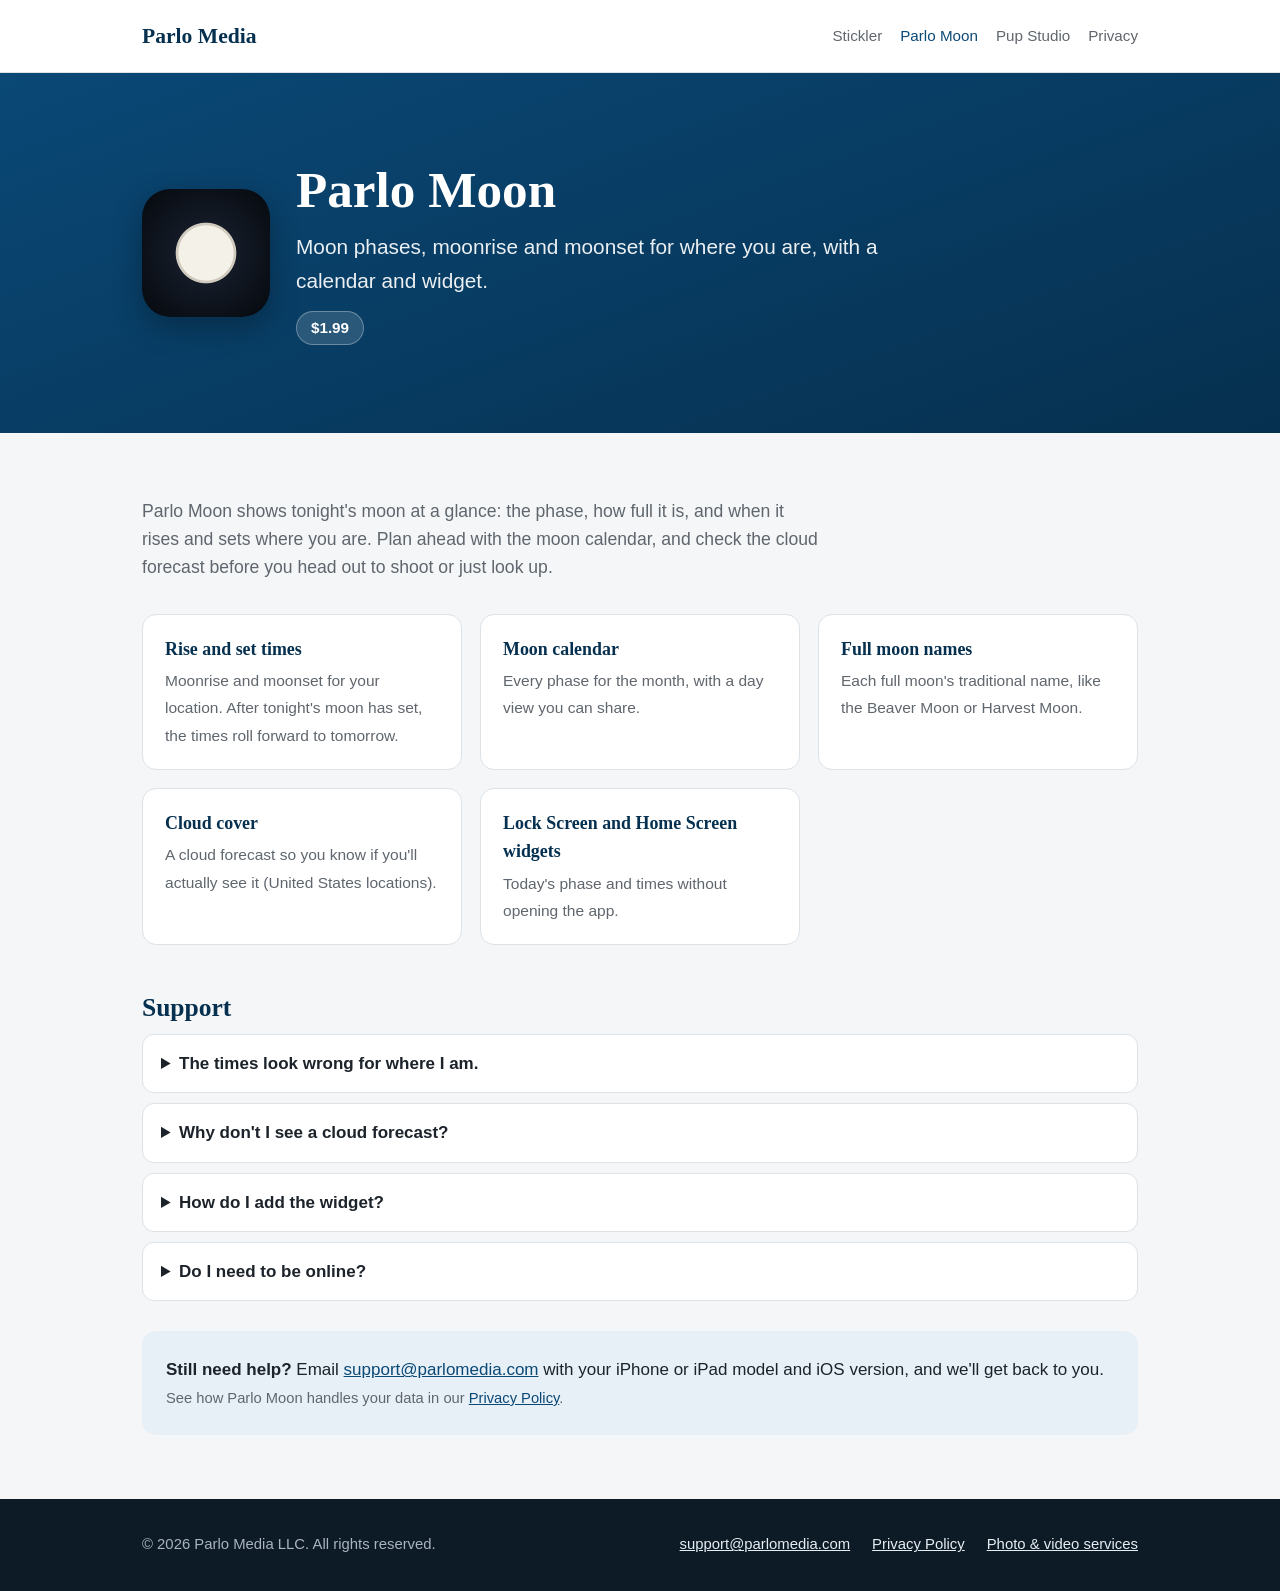
==== parlomoon/index.html @ b939d158 "Add Parlo Moon page" ====
<!DOCTYPE html>
<html lang="en">
<head>
<meta charset="utf-8">
<meta name="viewport" content="width=device-width, initial-scale=1">
<title>Parlo Moon | Parlo Media</title>
<meta name="description" content="Parlo Moon for iPhone: Moon phases, moonrise and moonset for where you are, with a calendar and widget. Features, help and support.">
<link rel="icon" type="image/png" sizes="32x32" href="/favicon-32.png">
<link rel="apple-touch-icon" sizes="180x180" href="/apple-touch-icon.png">
<meta name="theme-color" content="#0a4876">
<link rel="stylesheet" href="../site.css">
</head>
<body>
<header><div class="wrap"><a class="brand" href="../">Parlo Media</a><nav aria-label="Apps"><a href="../stickler/">Stickler</a><a href="../parlomoon/" aria-current="page">Parlo Moon</a><a href="../pupstudio/">Pup Studio</a><a href="../privacy/">Privacy</a></nav></div></header>

<div class="hero"><div class="wrap apphead">
<span class="ico moon"><img src="../parlomoon/icon.png" alt="Parlo Moon icon" onerror="this.remove()"></span>
<div><h1>Parlo Moon</h1><p>Moon phases, moonrise and moonset for where you are, with a calendar and widget.</p><span class="price">$1.99</span></div>
</div></div>
<main><div class="wrap">
<section>
<p class="lead">Parlo Moon shows tonight's moon at a glance: the phase, how full it is, and when it rises and sets where you are. Plan ahead with the moon calendar, and check the cloud forecast before you head out to shoot or just look up.</p>
<ul class="feat"><li><strong>Rise and set times</strong><span>Moonrise and moonset for your location. After tonight's moon has set, the times roll forward to tomorrow.</span></li><li><strong>Moon calendar</strong><span>Every phase for the month, with a day view you can share.</span></li><li><strong>Full moon names</strong><span>Each full moon's traditional name, like the Beaver Moon or Harvest Moon.</span></li><li><strong>Cloud cover</strong><span>A cloud forecast so you know if you'll actually see it (United States locations).</span></li><li><strong>Lock Screen and Home Screen widgets</strong><span>Today's phase and times without opening the app.</span></li></ul>
</section>
<section id="support">
<h2>Support</h2>
<details><summary>The times look wrong for where I am.</summary><div><p>Parlo Moon uses your location to work out the times. Check Settings › Privacy & Security › Location Services › Parlo Moon and allow location access, then reopen the app.</p></div></details><details><summary>Why don't I see a cloud forecast?</summary><div><p>Cloud cover comes from the U.S. National Weather Service, so it's available for locations in the United States.</p></div></details><details><summary>How do I add the widget?</summary><div><p>Touch and hold your Lock Screen or Home Screen, tap Customize or the + button, and choose Parlo Moon.</p></div></details><details><summary>Do I need to be online?</summary><div><p>Moon phases and times are calculated on your iPhone. A connection is only needed for place names and the cloud forecast.</p></div></details>
<div class="box">
<p><strong>Still need help?</strong> Email <a href="mailto:support@parlomedia.com?subject=Parlo Moon%20support">support@parlomedia.com</a> with your iPhone or iPad model and iOS version, and we'll get back to you.</p>
<p class="small">See how Parlo Moon handles your data in our <a href="../privacy/#parlomoon">Privacy Policy</a>.</p>
</div>
</section>
</div></main>
<footer><div class="wrap">
<div>© <span class="yr">2026</span> Parlo Media LLC. All rights reserved.</div>
<div class="links"><a href="mailto:support@parlomedia.com">support@parlomedia.com</a><a href="../privacy/">Privacy Policy</a><a href="https://services.parlomedia.com/">Photo &amp; video services</a></div>
</div></footer>
<script>{for(const e of document.querySelectorAll('.yr'))e.textContent=new Date().getFullYear()}</script>
</body>
</html>
---- site.css ----
/* VOICE calm, plain, trustworthy small-studio apps
   IDEA an app shelf: one card per app, like a product sheet
   PICTURE each app's own icon, large, on its card and page header
   COLOUR Parlo navy #0a4876 / deep #06304f, white panels, soft blue #e8f0f7
   TYPE Georgia headings + system sans body, same as the Parlo Media site
   LAYOUT header, navy hero band, card grid, footer */
:root{--navy:#0a4876;--deep:#06304f;--soft:#e8f0f7;--line:#dde2e7;--gray:#5f666d;--bg:#f4f6f8;--ink:#1c232a;--card:#fff}
*{box-sizing:border-box;min-width:0}
body{margin:0;background:var(--bg);color:var(--ink);font:17px/1.6 -apple-system,BlinkMacSystemFont,"Segoe UI",Roboto,Helvetica,Arial,sans-serif;overflow-x:clip}
h1,h2,h3{font-family:Georgia,"Times New Roman",serif;line-height:1.15;margin:0 0 .45em;color:var(--deep);text-wrap:balance}
a{color:var(--navy)}
a:focus-visible,summary:focus-visible{outline:3px solid #9ec3e6;outline-offset:2px;border-radius:6px}
.wrap{max-width:1040px;margin:0 auto;padding:0 22px}
header{background:#fff;border-bottom:1px solid var(--line)}
header .wrap{display:flex;align-items:center;justify-content:space-between;gap:16px;min-height:72px;flex-wrap:wrap}
.brand{font-family:Georgia,serif;font-size:1.35rem;font-weight:700;color:var(--deep);text-decoration:none}
nav{display:flex;flex-wrap:wrap;gap:4px 18px}
nav a{text-decoration:none;color:var(--gray);font-size:.95rem;padding:10px 0}
nav a:hover,nav a[aria-current]{color:var(--navy)}
.hero{background:linear-gradient(160deg,var(--navy),var(--deep));color:#fff;padding:clamp(44px,7vw,88px) 0}
.hero h1{color:#fff;font-size:clamp(2.1rem,5vw,3.2rem);margin:0}
.hero p{font-size:clamp(1.05rem,2.2vw,1.3rem);opacity:.92;margin:.5em 0 0;max-width:620px}
.apphead{display:flex;gap:26px;align-items:center}
.apphead .ico{width:clamp(88px,14vw,128px);height:clamp(88px,14vw,128px);flex:none;box-shadow:0 10px 30px rgba(0,0,0,.3)}
.price{display:inline-block;margin-top:14px;background:rgba(255,255,255,.14);border:1px solid rgba(255,255,255,.3);border-radius:999px;padding:4px 14px;font-weight:600;font-size:.95rem}
main{padding:clamp(36px,5vw,64px) 0}
.ico{border-radius:22%;overflow:hidden;display:block;background:var(--soft)}
.ico svg,.ico img{width:100%;height:100%;display:block;object-fit:cover}
.moon{background:radial-gradient(circle at 50% 50%,#f4f1e8 0 30%,#cfcabd 31% 33%,transparent 34%),radial-gradient(circle at 50% 50%,#1b2433,#05080d)}
.apps{display:grid;gap:22px;grid-template-columns:repeat(auto-fit,minmax(min(100%,290px),1fr))}
.app{background:var(--card);border:1px solid var(--line);border-radius:18px;padding:26px;display:flex;flex-direction:column;gap:14px;text-decoration:none;color:inherit;transition:transform .2s,box-shadow .2s}
.app:hover{transform:translateY(-3px);box-shadow:0 14px 30px rgba(6,48,79,.12)}
.app .ico{width:96px;height:96px}
.app h2{font-size:1.45rem;margin:0}
.app p{margin:0;color:var(--gray)}
.app .tag{font-weight:700;color:var(--navy)}
.app .more{margin-top:auto;font-weight:600;color:var(--navy)}
.lead{font-size:1.1rem;color:var(--gray);max-width:680px;margin:0 0 32px}
.feat{display:grid;gap:18px;grid-template-columns:repeat(auto-fit,minmax(min(100%,260px),1fr));margin:0 0 48px;padding:0;list-style:none}
.feat li{background:var(--card);border:1px solid var(--line);border-radius:14px;padding:20px 22px}
.feat strong{display:block;font-family:Georgia,serif;font-size:1.12rem;color:var(--deep);margin-bottom:4px}
.feat span{color:var(--gray);font-size:.97rem}
section+section{margin-top:44px}
details{background:var(--card);border:1px solid var(--line);border-radius:12px;margin:0 0 10px}
summary{cursor:pointer;font-weight:600;padding:15px 18px;list-style-position:inside}
details div{padding:0 18px 16px;color:var(--gray)}
details p{margin:.3em 0}
.box{background:var(--soft);border-radius:14px;padding:22px 24px;margin-top:30px}
.box p{margin:.2em 0}
.policy{max-width:760px}
.policy h2{font-size:1.5rem;margin-top:1.6em}
.policy h3{font-size:1.15rem;margin-top:1.2em}
.policy ul{padding-left:1.2em}
.policy li{margin:.3em 0}
.toc{display:flex;flex-wrap:wrap;gap:8px 12px;margin:0 0 10px}
.toc a{background:#fff;border:1px solid var(--line);border-radius:999px;padding:8px 16px;text-decoration:none;font-weight:600;font-size:.95rem}
.small{font-size:.92rem;color:var(--gray)}
footer{background:#0d1b26;color:#aab4be;padding:34px 0;font-size:.93rem}
footer .wrap{display:flex;flex-wrap:wrap;gap:12px 28px;justify-content:space-between;align-items:center}
footer a{color:#e6edf3}
footer .links{display:flex;flex-wrap:wrap;gap:8px 22px}
@media(max-width:600px){body{font-size:16px}.apphead{flex-direction:column;align-items:flex-start;gap:18px}.app{padding:22px}.app .ico{width:80px;height:80px}}
@media(prefers-reduced-motion:reduce){.app{transition:none}.app:hover{transform:none}}
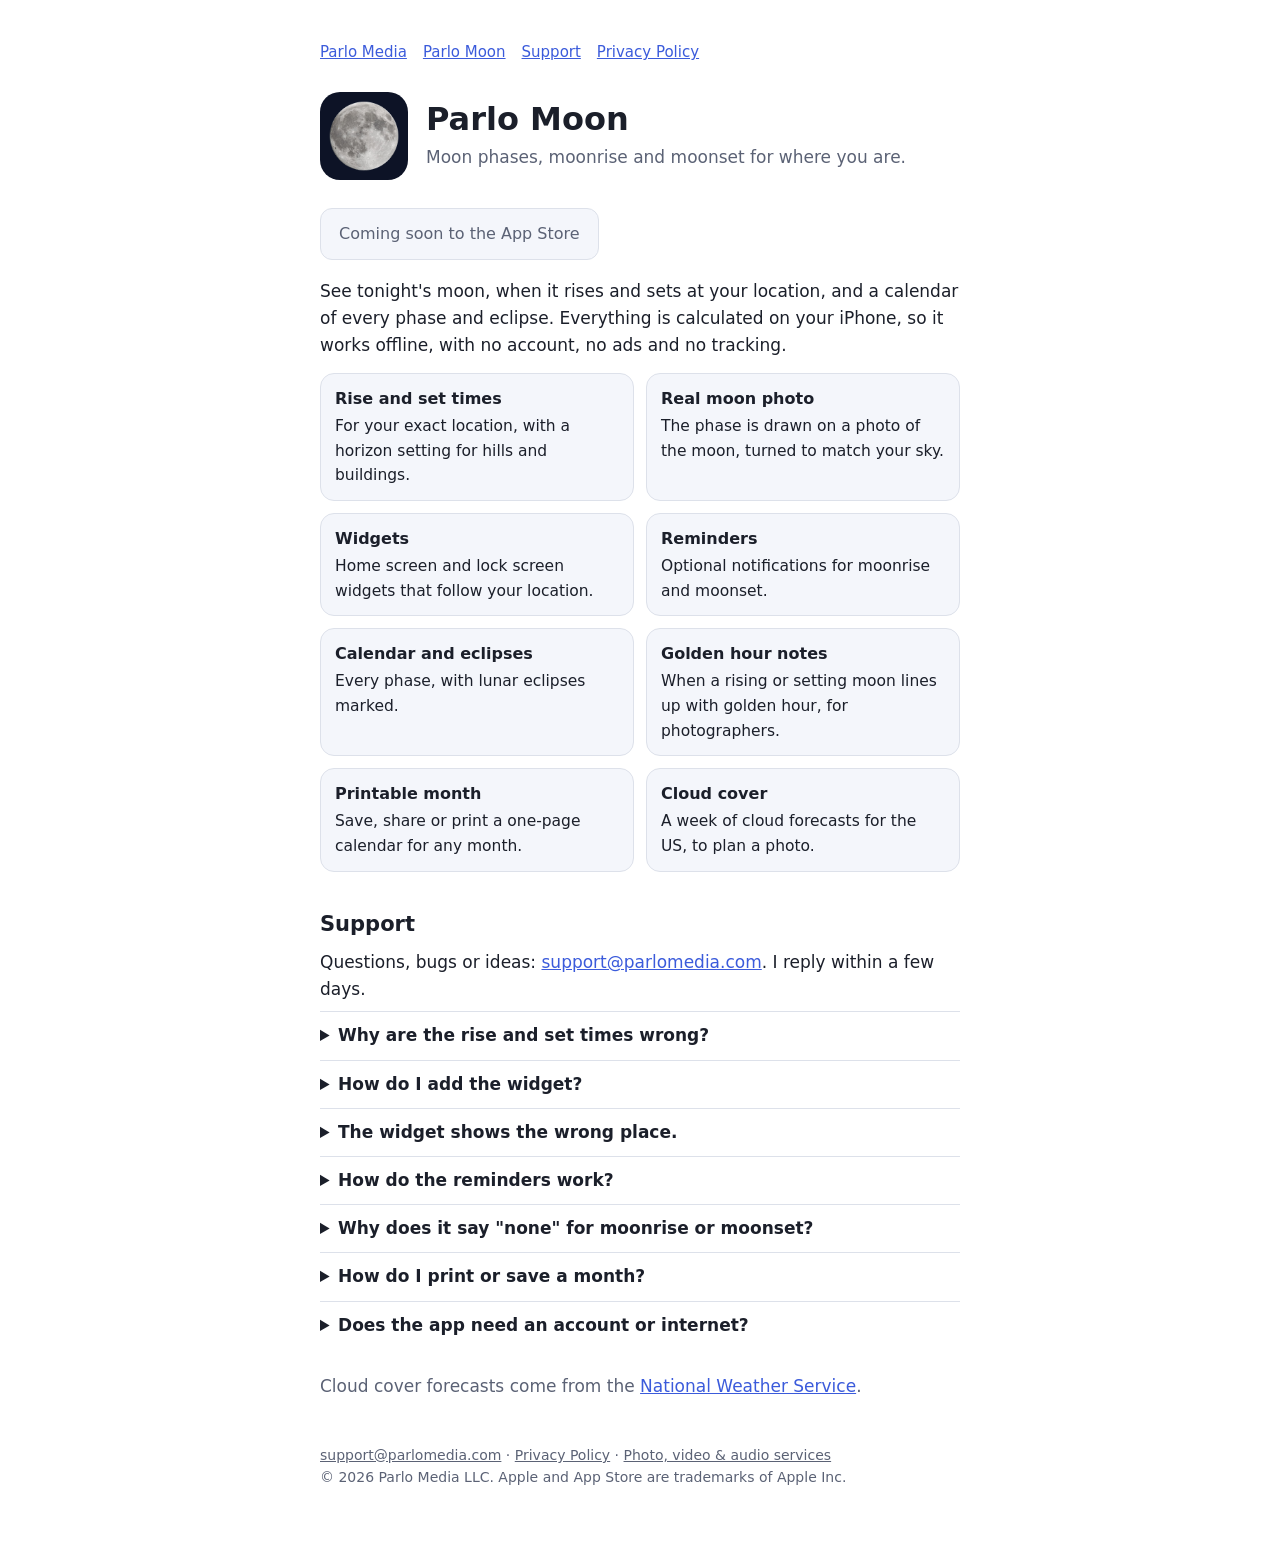
==== commit 5a19a621: "Make parlomedia.com the apps home: Parlo Moon page, shared privacy policy; services site moves to se" ====
--- a/parlomoon/index.html
+++ b/parlomoon/index.html
@@ -1,40 +1,33 @@
-<!DOCTYPE html>
-<html lang="en">
-<head>
-<meta charset="utf-8">
-<meta name="viewport" content="width=device-width, initial-scale=1">
-<title>Parlo Moon | Parlo Media</title>
-<meta name="description" content="Parlo Moon for iPhone: Moon phases, moonrise and moonset for where you are, with a calendar and widget. Features, help and support.">
-<link rel="icon" type="image/png" sizes="32x32" href="/favicon-32.png">
-<link rel="apple-touch-icon" sizes="180x180" href="/apple-touch-icon.png">
-<meta name="theme-color" content="#0a4876">
-<link rel="stylesheet" href="../site.css">
-</head>
-<body>
-<header><div class="wrap"><a class="brand" href="../">Parlo Media</a><nav aria-label="Apps"><a href="../stickler/">Stickler</a><a href="../parlomoon/" aria-current="page">Parlo Moon</a><a href="../pupstudio/">Pup Studio</a><a href="../privacy/">Privacy</a></nav></div></header>
-
-<div class="hero"><div class="wrap apphead">
-<span class="ico moon"><img src="../parlomoon/icon.png" alt="Parlo Moon icon" onerror="this.remove()"></span>
-<div><h1>Parlo Moon</h1><p>Moon phases, moonrise and moonset for where you are, with a calendar and widget.</p><span class="price">$1.99</span></div>
-</div></div>
-<main><div class="wrap">
-<section>
-<p class="lead">Parlo Moon shows tonight's moon at a glance: the phase, how full it is, and when it rises and sets where you are. Plan ahead with the moon calendar, and check the cloud forecast before you head out to shoot or just look up.</p>
-<ul class="feat"><li><strong>Rise and set times</strong><span>Moonrise and moonset for your location. After tonight's moon has set, the times roll forward to tomorrow.</span></li><li><strong>Moon calendar</strong><span>Every phase for the month, with a day view you can share.</span></li><li><strong>Full moon names</strong><span>Each full moon's traditional name, like the Beaver Moon or Harvest Moon.</span></li><li><strong>Cloud cover</strong><span>A cloud forecast so you know if you'll actually see it (United States locations).</span></li><li><strong>Lock Screen and Home Screen widgets</strong><span>Today's phase and times without opening the app.</span></li></ul>
-</section>
-<section id="support">
-<h2>Support</h2>
-<details><summary>The times look wrong for where I am.</summary><div><p>Parlo Moon uses your location to work out the times. Check Settings › Privacy & Security › Location Services › Parlo Moon and allow location access, then reopen the app.</p></div></details><details><summary>Why don't I see a cloud forecast?</summary><div><p>Cloud cover comes from the U.S. National Weather Service, so it's available for locations in the United States.</p></div></details><details><summary>How do I add the widget?</summary><div><p>Touch and hold your Lock Screen or Home Screen, tap Customize or the + button, and choose Parlo Moon.</p></div></details><details><summary>Do I need to be online?</summary><div><p>Moon phases and times are calculated on your iPhone. A connection is only needed for place names and the cloud forecast.</p></div></details>
-<div class="box">
-<p><strong>Still need help?</strong> Email <a href="mailto:support@parlomedia.com?subject=Parlo Moon%20support">support@parlomedia.com</a> with your iPhone or iPad model and iOS version, and we'll get back to you.</p>
-<p class="small">See how Parlo Moon handles your data in our <a href="../privacy/#parlomoon">Privacy Policy</a>.</p>
-</div>
-</section>
-</div></main>
-<footer><div class="wrap">
-<div>© <span class="yr">2026</span> Parlo Media LLC. All rights reserved.</div>
-<div class="links"><a href="mailto:support@parlomedia.com">support@parlomedia.com</a><a href="../privacy/">Privacy Policy</a><a href="https://services.parlomedia.com/">Photo &amp; video services</a></div>
-</div></footer>
-<script>{for(const e of document.querySelectorAll('.yr'))e.textContent=new Date().getFullYear()}</script>
-</body>
-</html>
+<!doctype html><html lang="en"><head><meta charset="utf-8"><meta name="viewport" content="width=device-width,initial-scale=1"><title>Parlo Moon | Moon phases, moonrise and moonset for iPhone</title><meta name="description" content="Moon phases, moonrise and moonset, eclipses and widgets, calculated on your iPhone."><link rel="icon" href="/favicon-32.png"><link rel="apple-touch-icon" href="/apple-touch-icon.png"><link rel="manifest" href="/site.webmanifest"><style>:root{color-scheme:light dark;--bg:#fff;--fg:#1b1f2a;--mu:#5b6275;--ln:#dde1ea;--ac:#3b5bdb;--card:#f4f6fb}@media(prefers-color-scheme:dark){:root{--bg:#0c1020;--fg:#e8ebf5;--mu:#9aa3bd;--ln:#252c45;--ac:#8fa6ff;--card:#141a30}}
+*{box-sizing:border-box}body{margin:0;background:var(--bg);color:var(--fg);font:17px/1.6 -apple-system,system-ui,sans-serif}main{max-width:680px;margin:0 auto;padding:40px 20px 64px}
+h1{font-size:32px;line-height:1.15;margin:0 0 6px}h2{font-size:21px;margin:36px 0 6px}p,li{margin:8px 0}.mu{color:var(--mu)}a{color:var(--ac)}
+nav{margin-bottom:28px;font-size:15px}nav a{margin-right:16px}
+.hero{display:flex;gap:18px;align-items:center;margin-bottom:18px}.hero img{width:88px;height:88px;border-radius:20px;flex:none}
+.btn{display:inline-block;margin:10px 0;padding:12px 18px;border-radius:12px;background:var(--card);border:1px solid var(--ln);color:var(--mu);font-size:16px}
+.grid{display:grid;grid-template-columns:1fr 1fr;gap:12px;margin:14px 0}.grid div{background:var(--card);border:1px solid var(--ln);border-radius:14px;padding:12px 14px;font-size:15.5px}.grid b{display:block;font-size:16px;margin-bottom:2px}
+.card{display:flex;gap:16px;align-items:center;background:var(--card);border:1px solid var(--ln);border-radius:16px;padding:14px 16px;margin:14px 0;color:inherit;text-decoration:none}.card img{width:64px;height:64px;border-radius:15px;flex:none}.card b{font-size:18px;display:block}.card .ph{width:64px;height:64px;border-radius:15px;flex:none;background:var(--ln)}
+@media(max-width:520px){.grid{grid-template-columns:1fr}.hero{flex-direction:column;align-items:flex-start}}
+details{border-top:1px solid var(--ln);padding:10px 0}summary{cursor:pointer;font-weight:600}footer{margin-top:44px;font-size:14px;color:var(--mu)}footer a{color:var(--mu)}</style></head><body><main>
+<nav><a href="/">Parlo Media</a><a href="/parlomoon/">Parlo Moon</a><a href="#support">Support</a><a href="/privacy/">Privacy Policy</a></nav>
+<div class="hero"><img src="icon.png" alt="Parlo Moon app icon"><div><h1>Parlo Moon</h1><p class="mu" style="margin:0">Moon phases, moonrise and moonset for where you are.</p></div></div>
+<p><span class="btn">Coming soon to the App Store</span></p>
+<p>See tonight's moon, when it rises and sets at your location, and a calendar of every phase and eclipse. Everything is calculated on your iPhone, so it works offline, with no account, no ads and no tracking.</p>
+<div class="grid">
+<div><b>Rise and set times</b>For your exact location, with a horizon setting for hills and buildings.</div>
+<div><b>Real moon photo</b>The phase is drawn on a photo of the moon, turned to match your sky.</div>
+<div><b>Widgets</b>Home screen and lock screen widgets that follow your location.</div>
+<div><b>Reminders</b>Optional notifications for moonrise and moonset.</div>
+<div><b>Calendar and eclipses</b>Every phase, with lunar eclipses marked.</div>
+<div><b>Golden hour notes</b>When a rising or setting moon lines up with golden hour, for photographers.</div>
+<div><b>Printable month</b>Save, share or print a one-page calendar for any month.</div>
+<div><b>Cloud cover</b>A week of cloud forecasts for the US, to plan a photo.</div></div>
+<h2 id="support">Support</h2><p>Questions, bugs or ideas: <a href="mailto:support@parlomedia.com">support@parlomedia.com</a>. I reply within a few days.</p>
+<details><summary>Why are the rise and set times wrong?</summary><p>Tap Change under the location line and choose "Use my location" or enter coordinates. Times use that place and your phone's clock and time zone. If hills or buildings block your horizon, set the Horizon height to match.</p></details>
+<details><summary>How do I add the widget?</summary><p>Touch and hold the Home Screen, tap +, search "Parlo Moon", and pick a size. Lock Screen widgets are added the same way from the Lock Screen.</p></details>
+<details><summary>The widget shows the wrong place.</summary><p>If you chose "Use my location", the widget follows your phone, though iOS decides when widgets refresh, so it can lag up to about an hour after travel. If you typed coordinates, the widget stays on that place. Opening the app refreshes it.</p></details>
+<details><summary>How do the reminders work?</summary><p>Turn on Moonrise or Moonset at the bottom of the app. The app plans about a month of reminders each time you open it, so open it occasionally and after travelling.</p></details>
+<details><summary>Why does it say "none" for moonrise or moonset?</summary><p>The moon rises about 50 minutes later each day, so some days have no rise or no set. The app then shows the next one, marked "tomorrow".</p></details>
+<details><summary>How do I print or save a month?</summary><p>Open the Calendar, tap Print this month, and choose View PDF. From the viewer, use the share button to save it, text or email it, or print it.</p></details>
+<details><summary>Does the app need an account or internet?</summary><p>No account. The moon calculations work offline. Cloud cover forecasts (United States only) and place names need an internet connection.</p></details>
+<p class="mu" style="margin-top:24px">Cloud cover forecasts come from the <a href="https://www.weather.gov/">National Weather Service</a>.</p>
+<footer><a href="mailto:support@parlomedia.com">support@parlomedia.com</a> &middot; <a href="/privacy/">Privacy Policy</a> &middot; <a href="https://services.parlomedia.com/">Photo, video &amp; audio services</a><br>&copy; 2026 Parlo Media LLC. Apple and App Store are trademarks of Apple Inc.</footer></main></body></html>
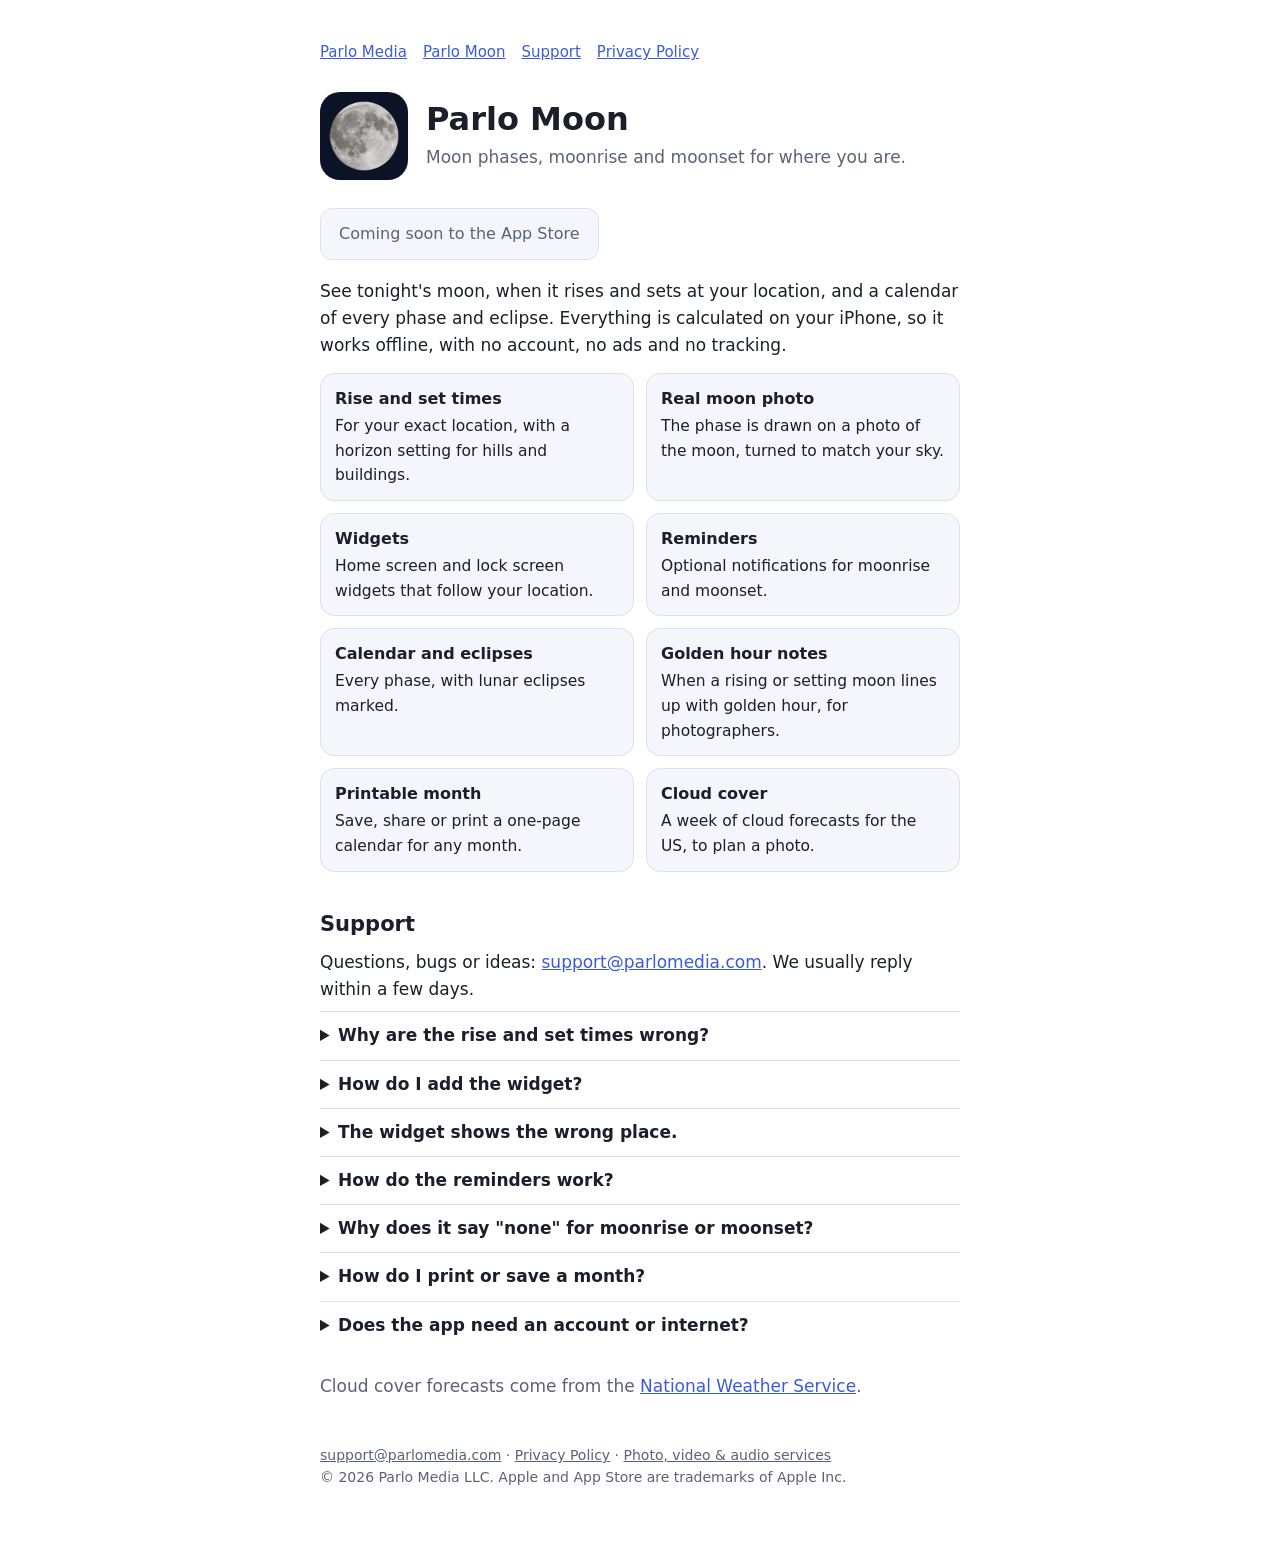
==== commit 804e7390: "Support line: We usually reply within a few days" ====
--- a/parlomoon/index.html
+++ b/parlomoon/index.html
@@ -21,7 +21,7 @@
 <div><b>Golden hour notes</b>When a rising or setting moon lines up with golden hour, for photographers.</div>
 <div><b>Printable month</b>Save, share or print a one-page calendar for any month.</div>
 <div><b>Cloud cover</b>A week of cloud forecasts for the US, to plan a photo.</div></div>
-<h2 id="support">Support</h2><p>Questions, bugs or ideas: <a href="mailto:support@parlomedia.com">support@parlomedia.com</a>. I reply within a few days.</p>
+<h2 id="support">Support</h2><p>Questions, bugs or ideas: <a href="mailto:support@parlomedia.com">support@parlomedia.com</a>. We usually reply within a few days.</p>
 <details><summary>Why are the rise and set times wrong?</summary><p>Tap Change under the location line and choose "Use my location" or enter coordinates. Times use that place and your phone's clock and time zone. If hills or buildings block your horizon, set the Horizon height to match.</p></details>
 <details><summary>How do I add the widget?</summary><p>Touch and hold the Home Screen, tap +, search "Parlo Moon", and pick a size. Lock Screen widgets are added the same way from the Lock Screen.</p></details>
 <details><summary>The widget shows the wrong place.</summary><p>If you chose "Use my location", the widget follows your phone, though iOS decides when widgets refresh, so it can lag up to about an hour after travel. If you typed coordinates, the widget stays on that place. Opening the app refreshes it.</p></details>
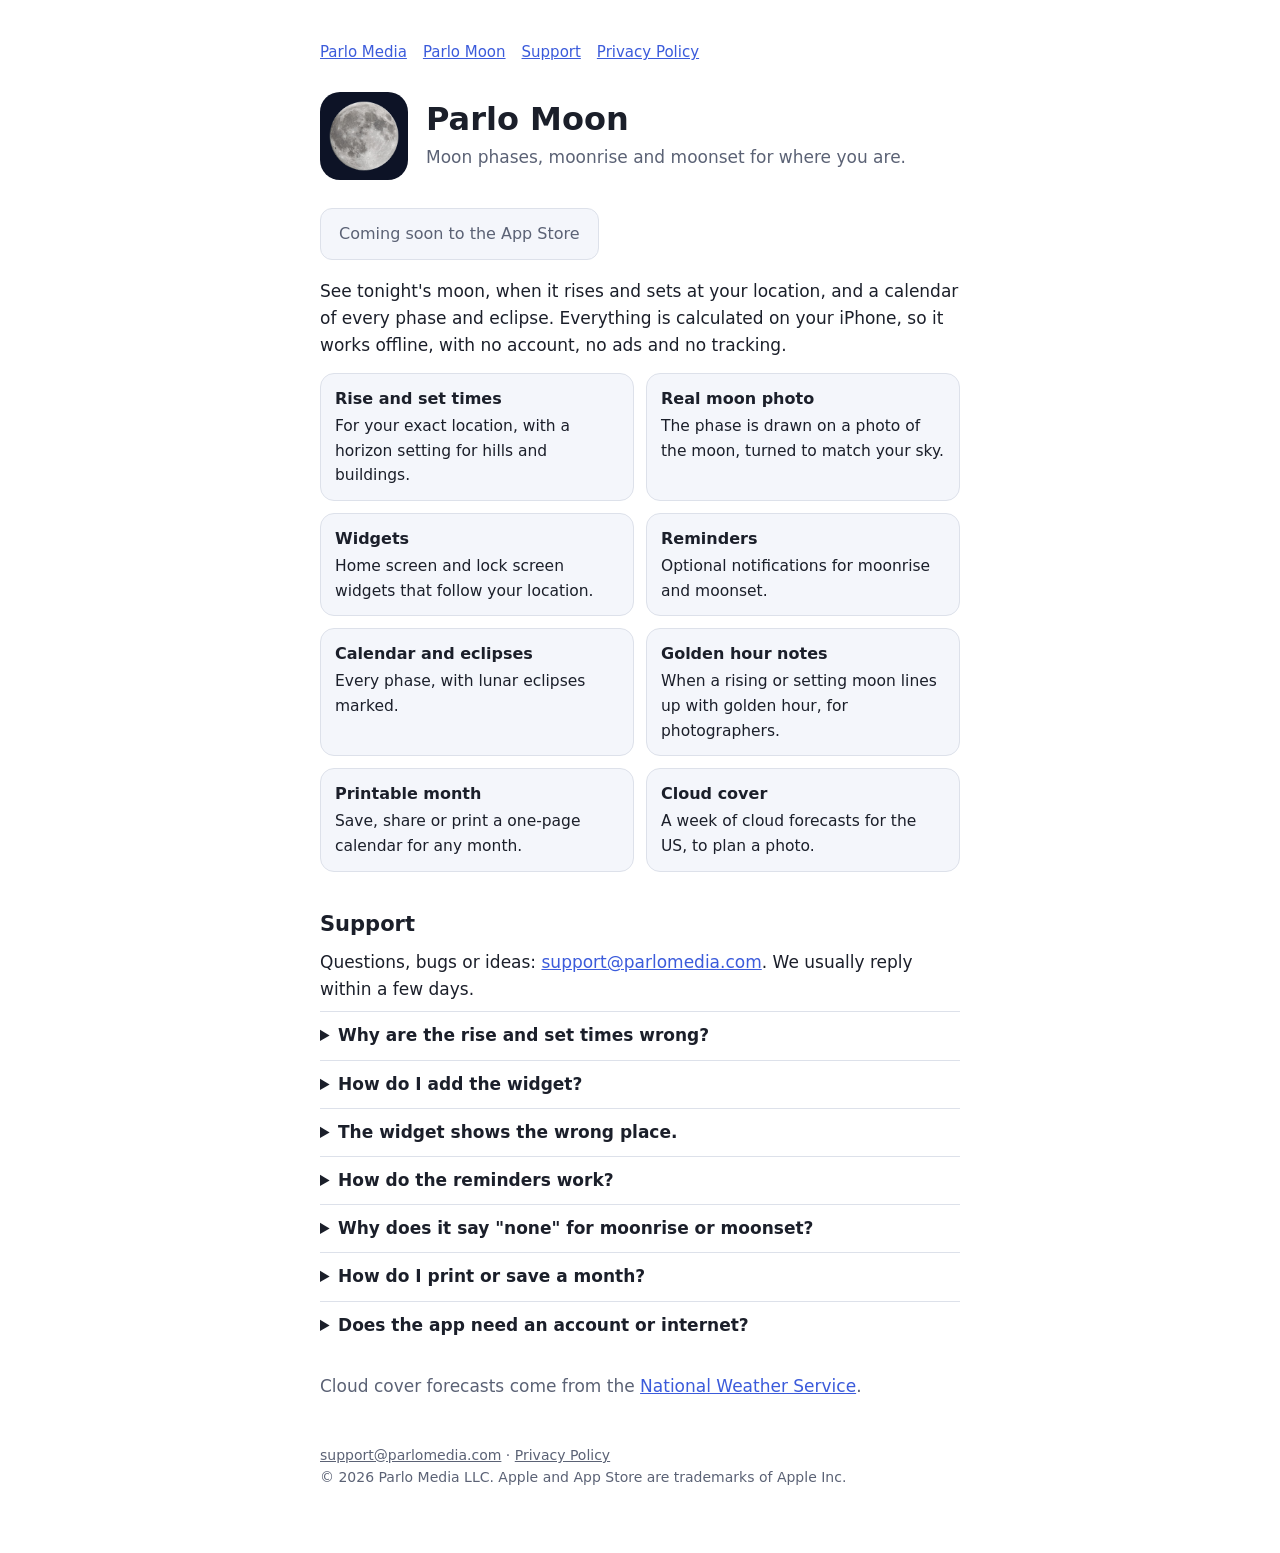
==== commit ff9e1910: "Remove services link from footer" ====
--- a/parlomoon/index.html
+++ b/parlomoon/index.html
@@ -30,4 +30,4 @@
 <details><summary>How do I print or save a month?</summary><p>Open the Calendar, tap Print this month, and choose View PDF. From the viewer, use the share button to save it, text or email it, or print it.</p></details>
 <details><summary>Does the app need an account or internet?</summary><p>No account. The moon calculations work offline. Cloud cover forecasts (United States only) and place names need an internet connection.</p></details>
 <p class="mu" style="margin-top:24px">Cloud cover forecasts come from the <a href="https://www.weather.gov/">National Weather Service</a>.</p>
-<footer><a href="mailto:support@parlomedia.com">support@parlomedia.com</a> &middot; <a href="/privacy/">Privacy Policy</a> &middot; <a href="https://services.parlomedia.com/">Photo, video &amp; audio services</a><br>&copy; 2026 Parlo Media LLC. Apple and App Store are trademarks of Apple Inc.</footer></main></body></html>
+<footer><a href="mailto:support@parlomedia.com">support@parlomedia.com</a> &middot; <a href="/privacy/">Privacy Policy</a><br>&copy; 2026 Parlo Media LLC. Apple and App Store are trademarks of Apple Inc.</footer></main></body></html>
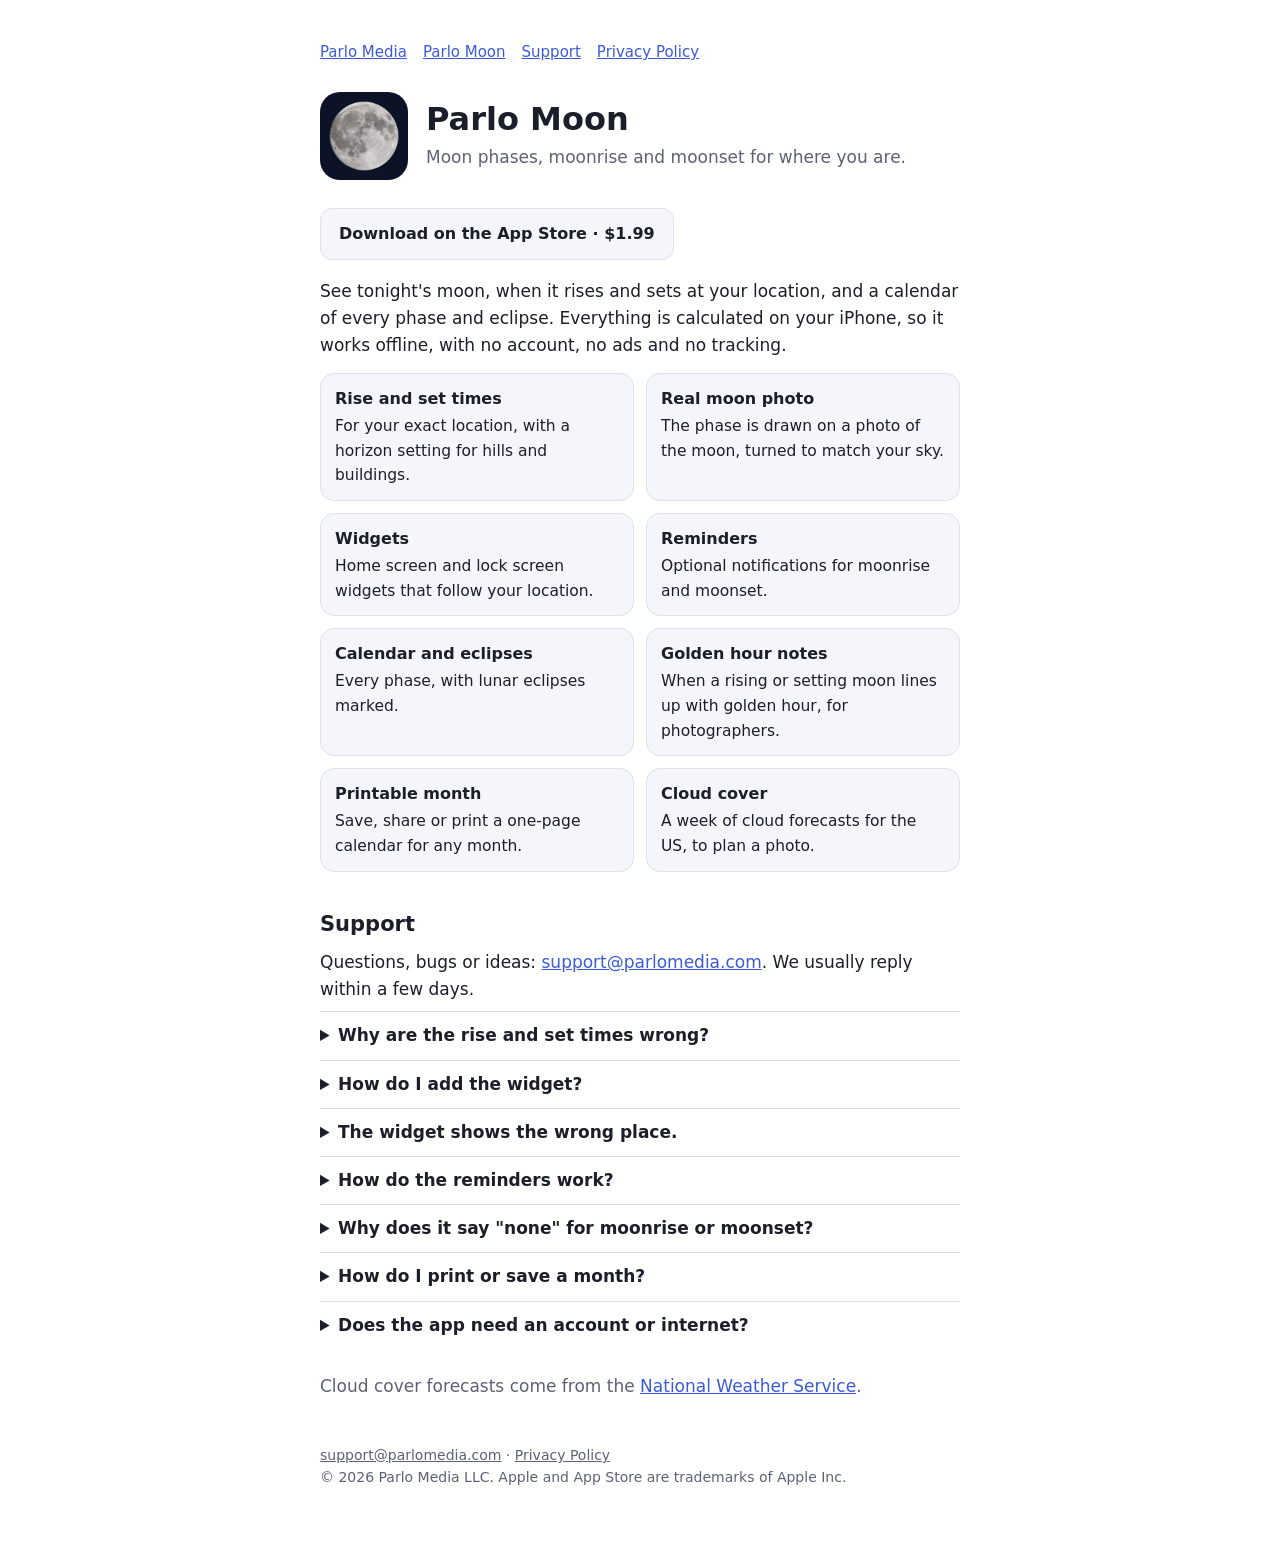
==== commit 258a9d9f: "Parlo Moon is on the App Store: add download link Co-Authored-By: Claude Sonnet 5.5 <noreply@anthrop" ====
--- a/parlomoon/index.html
+++ b/parlomoon/index.html
@@ -10,7 +10,7 @@
 details{border-top:1px solid var(--ln);padding:10px 0}summary{cursor:pointer;font-weight:600}footer{margin-top:44px;font-size:14px;color:var(--mu)}footer a{color:var(--mu)}</style></head><body><main>
 <nav><a href="/">Parlo Media</a><a href="/parlomoon/">Parlo Moon</a><a href="#support">Support</a><a href="/privacy/">Privacy Policy</a></nav>
 <div class="hero"><img src="icon.png" alt="Parlo Moon app icon"><div><h1>Parlo Moon</h1><p class="mu" style="margin:0">Moon phases, moonrise and moonset for where you are.</p></div></div>
-<p><span class="btn">Coming soon to the App Store</span></p>
+<p><a class="btn" style="color:inherit;text-decoration:none;font-weight:600" href="https://apps.apple.com/us/app/parlo-moon/id6838877589">Download on the App Store &middot; $1.99</a></p>
 <p>See tonight's moon, when it rises and sets at your location, and a calendar of every phase and eclipse. Everything is calculated on your iPhone, so it works offline, with no account, no ads and no tracking.</p>
 <div class="grid">
 <div><b>Rise and set times</b>For your exact location, with a horizon setting for hills and buildings.</div>
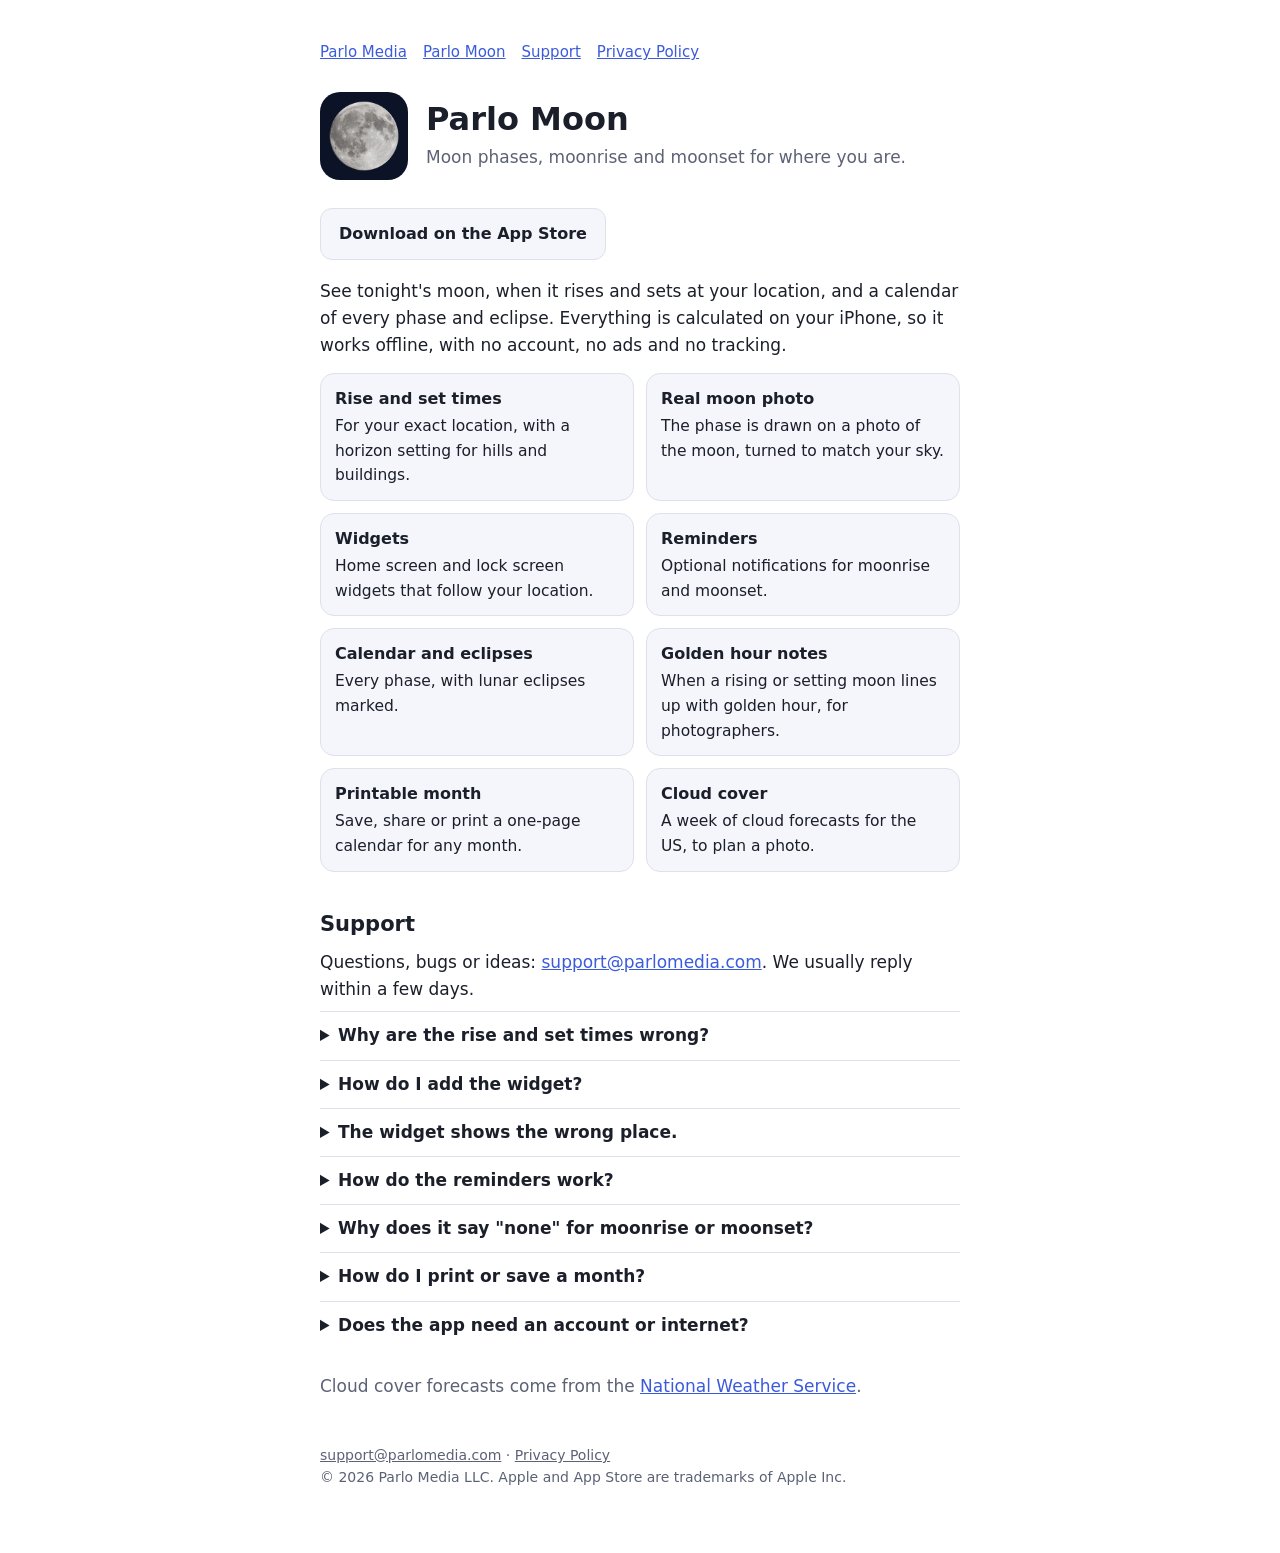
==== commit f47f5d49: "Parlo Moon page: no price on download button" ====
--- a/parlomoon/index.html
+++ b/parlomoon/index.html
@@ -10,7 +10,7 @@
 details{border-top:1px solid var(--ln);padding:10px 0}summary{cursor:pointer;font-weight:600}footer{margin-top:44px;font-size:14px;color:var(--mu)}footer a{color:var(--mu)}</style></head><body><main>
 <nav><a href="/">Parlo Media</a><a href="/parlomoon/">Parlo Moon</a><a href="#support">Support</a><a href="/privacy/">Privacy Policy</a></nav>
 <div class="hero"><img src="icon.png" alt="Parlo Moon app icon"><div><h1>Parlo Moon</h1><p class="mu" style="margin:0">Moon phases, moonrise and moonset for where you are.</p></div></div>
-<p><a class="btn" style="color:inherit;text-decoration:none;font-weight:600" href="https://apps.apple.com/us/app/parlo-moon/id6838877589">Download on the App Store &middot; $1.99</a></p>
+<p><a class="btn" style="color:inherit;text-decoration:none;font-weight:600" href="https://apps.apple.com/us/app/parlo-moon/id6838877589">Download on the App Store</a></p>
 <p>See tonight's moon, when it rises and sets at your location, and a calendar of every phase and eclipse. Everything is calculated on your iPhone, so it works offline, with no account, no ads and no tracking.</p>
 <div class="grid">
 <div><b>Rise and set times</b>For your exact location, with a horizon setting for hills and buildings.</div>
